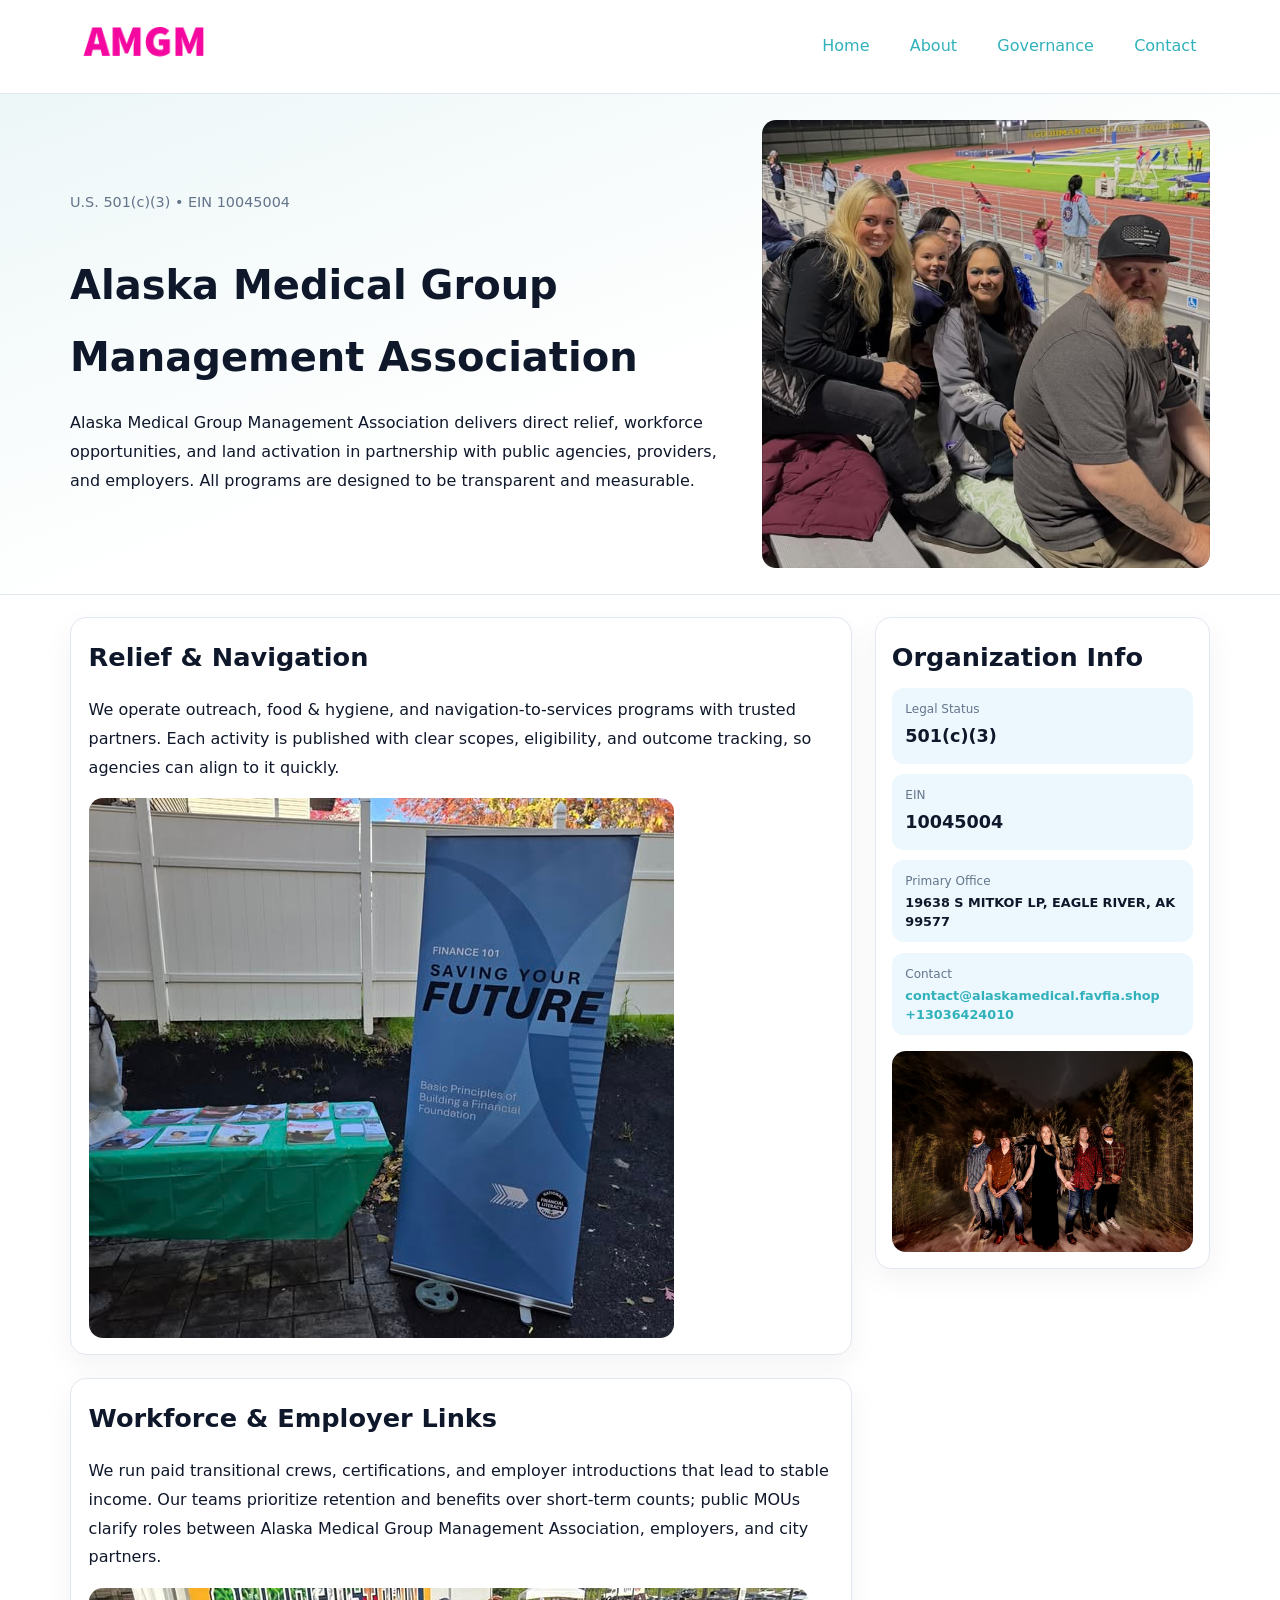
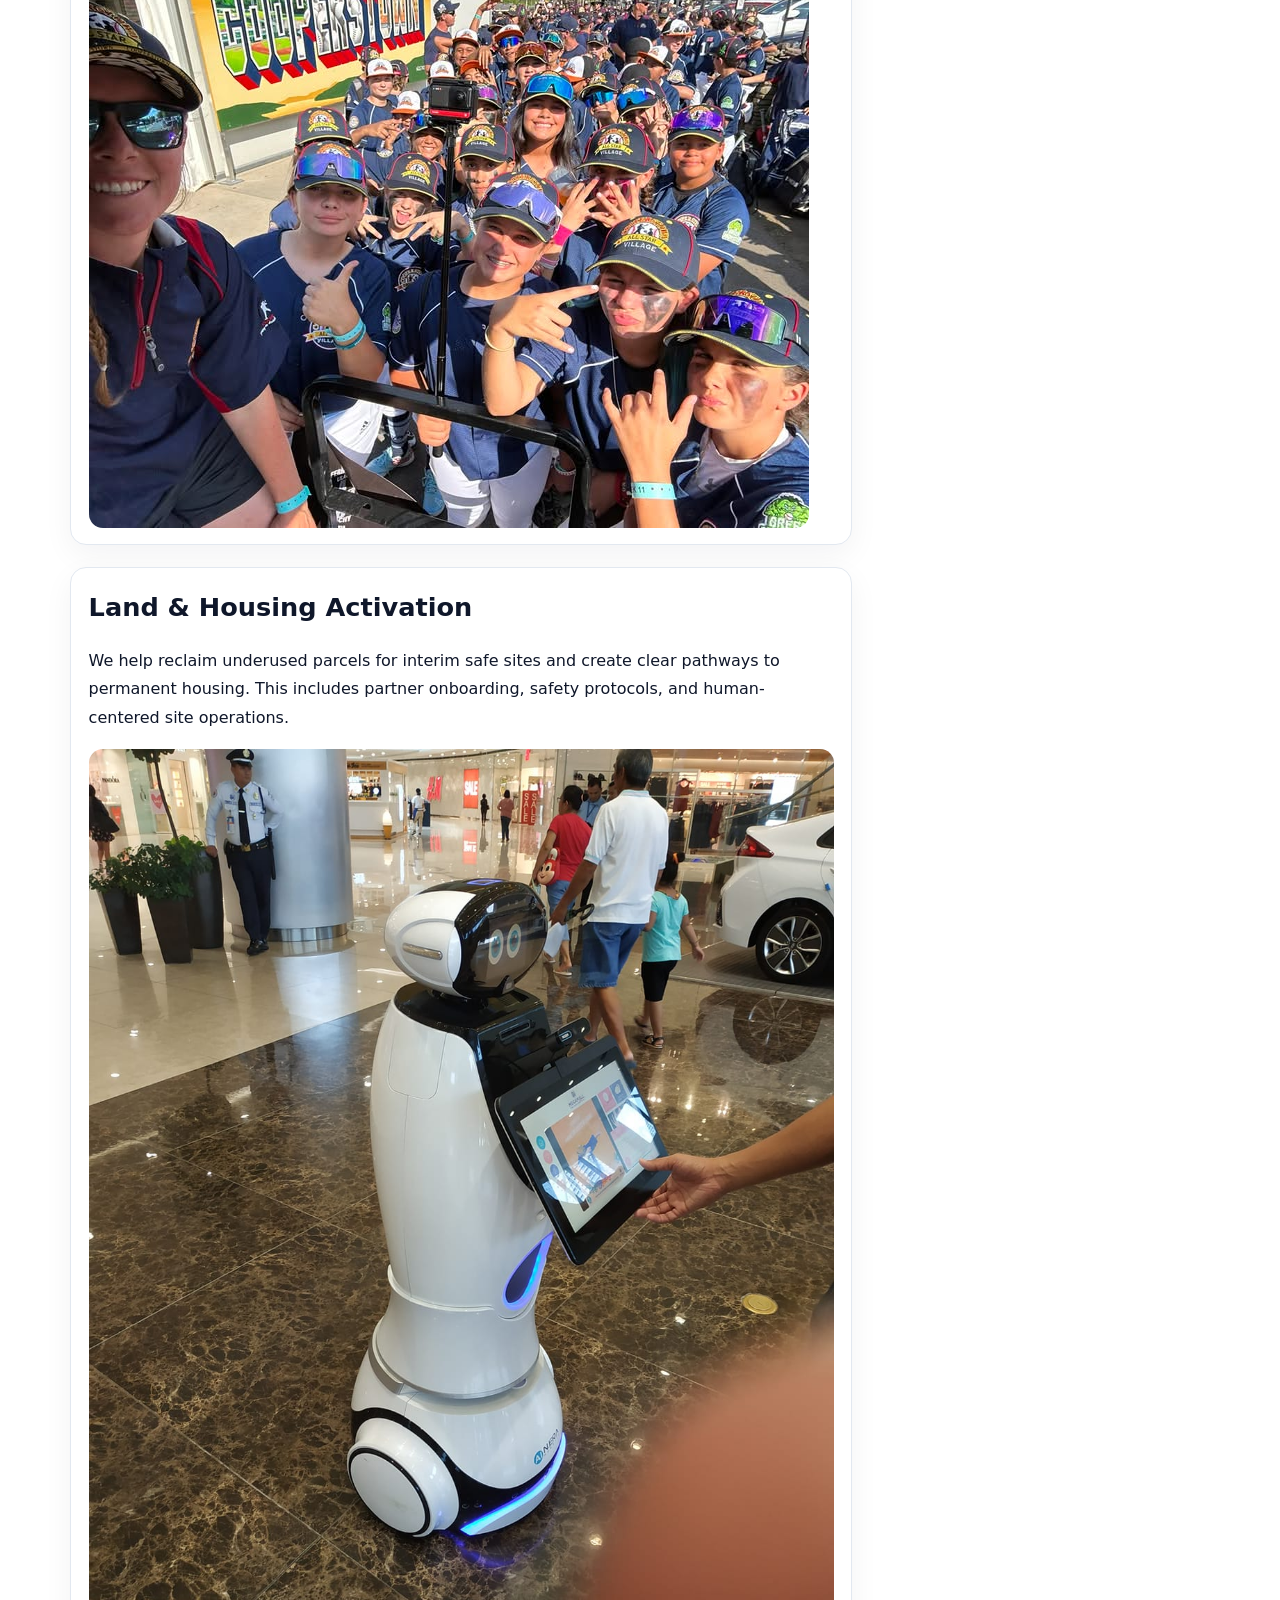
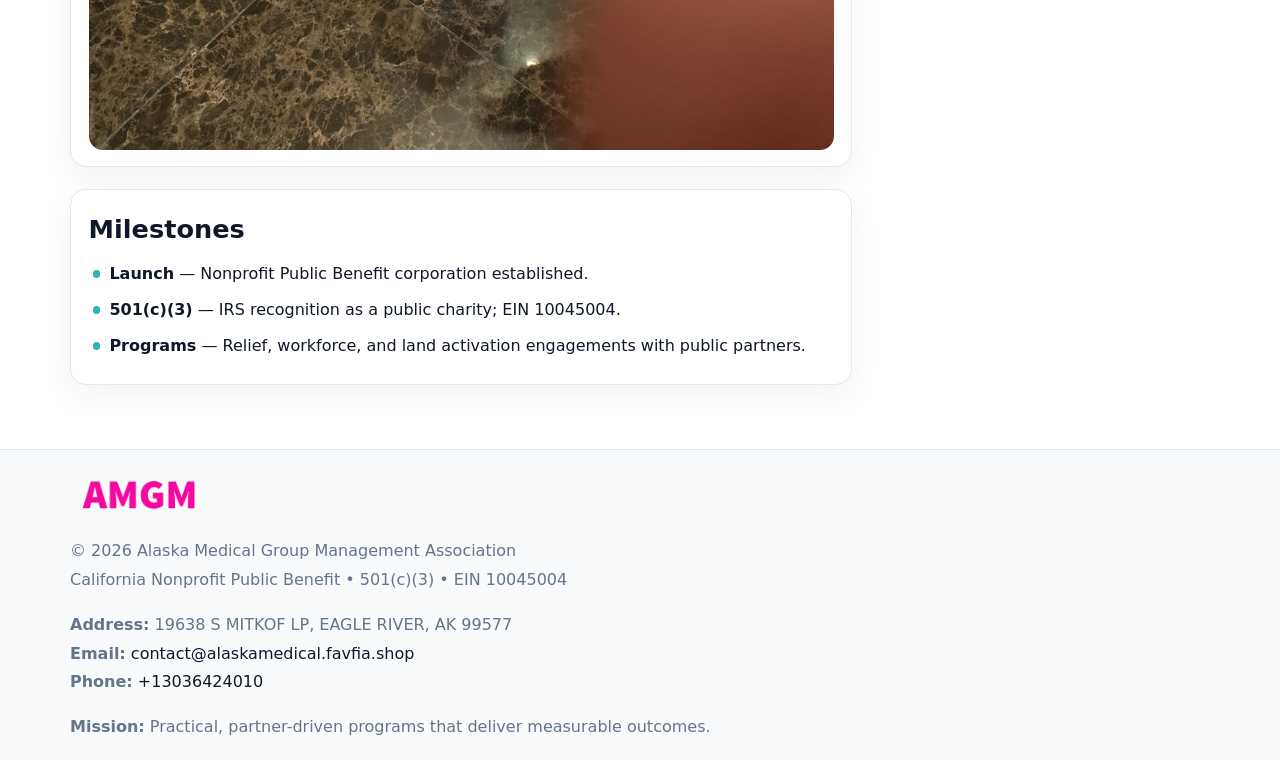
==== index.html @ d2208939 "Initial commit" ====
<!doctype html><html lang="en"><head>
<meta charset="utf-8">
<meta name="viewport" content="width=device-width,initial-scale=1">
<title>Alaska Medical Group Management Association – Nonprofit • 2025</title>
<link rel="stylesheet" href="assets/styles.css">
<link rel="icon" href="images/logo.png">
<meta name="data-ein" content="10045004">
<meta name="data-name" content="Alaska Medical Group Management Association">
<meta name="data-email" content="contact@alaskamedical.favfia.shop">
<meta name="data-phone" content="+13036424010">
<meta name="data-address" content="19638 S MITKOF LP, EAGLE RIVER, AK 99577">
<meta name="data-map" content="19638+S+MITKOF+LP,+EAGLE+RIVER,+AK+99577">
  <meta name="description" content="Dedicated to community services, education, and direct relief, Alaska Medical Group Management Association collaborates with neighbors and partners to deliver practical help and lo.">
</head><body>
<div style="position:absolute;left:-9999px;top:-9999px;opacity:0" data-uniq="{{UNIQUE_BLOB}}">
  <span>Dedicated to community services, education, and direct relief, Alaska Medical Group Management Association collaborates with neighbors and partners to deliver practical help and long-term impact.</span><svg width="12" height="12" viewBox="0 0 12 12" xmlns="http://www.w3.org/2000/svg"><circle cx="6" cy="6" r="5" fill="#2563eb"/></svg><img src="images/land.jpg" width="1" height="1" alt="" loading="lazy"/>
</div>

<header>
  <div class="topnav">
    <a href="index.html"><img src="images/logo.png" alt="Alaska Medical Group Management Association" style="width:150px"></a>
    <nav>
      <a class="active" href="index.html">Home</a>
      <a href="about.html">About</a>
      <a href="governance.html">Governance</a>
      <a href="contact.html">Contact</a>
    </nav>
  </div>
</header>

<section class="c3d667d88e3">
  <div class="hero-wrap">
    <div>
      <p class="subtle">U.S. 501(c)(3) • EIN 10045004</p>
      <h1>Alaska Medical Group Management Association</h1>
      <p class="c385e90313c">Alaska Medical Group Management Association delivers direct relief, workforce opportunities, and land activation in partnership with public agencies, providers, and employers. All programs are designed to be transparent and measurable.</p>
    </div>
    <img src="images/hero.jpg" alt="Program photo">
  </div>
</section>

<div class="page">
  <main>
    <section class="section panel">
      <h2>Relief & Navigation</h2>
      <p>We operate outreach, food & hygiene, and navigation-to-services programs with trusted partners. Each activity is published with clear scopes, eligibility, and outcome tracking, so agencies can align to it quickly.</p>
      <img src="images/relief.jpg" alt="" style="margin-top:1rem">
    </section>

    <section class="section panel">
      <h2>Workforce & Employer Links</h2>
      <p>We run paid transitional crews, certifications, and employer introductions that lead to stable income. Our teams prioritize retention and benefits over short-term counts; public MOUs clarify roles between Alaska Medical Group Management Association, employers, and city partners.</p>
      <img src="images/jobs.jpg" alt="" style="margin-top:1rem">
    </section>

    <section class="section panel">
      <h2>Land & Housing Activation</h2>
      <p>We help reclaim underused parcels for interim safe sites and create clear pathways to permanent housing. This includes partner onboarding, safety protocols, and human-centered site operations.</p>
      <img src="images/land.jpg" alt="" style="margin-top:1rem">
    </section>

    <section class="section panel">
      <h2>Milestones</h2>
      <ul class="timeline">
        <li><strong>Launch</strong> — Nonprofit Public Benefit corporation established.</li>
        <li><strong>501(c)(3)</strong> — IRS recognition as a public charity; EIN 10045004.</li>
        <li><strong>Programs</strong> — Relief, workforce, and land activation engagements with public partners.</li>
      </ul>
    </section>
  </main>

  <aside>
    <div class="sidebox">
      <h2>Organization Info</h2>
      <div class="metric">
        <div class="label">Legal Status</div>
        <div class="value">501(c)(3)</div>
      </div>
      <div class="metric">
        <div class="label">EIN</div>
        <div class="value">10045004</div>
      </div>
      <div class="metric">
        <div class="label">Primary Office</div>
        <div class="value" style="font-size:.8rem;line-height:1.5">19638 S MITKOF LP, EAGLE RIVER, AK 99577</div>
      </div>
      <div class="metric">
        <div class="label">Contact</div>
        <div class="value" style="font-size:.8rem;line-height:1.5">
          <a href="mailto:contact@alaskamedical.favfia.shop">contact@alaskamedical.favfia.shop</a><br>
          <a href="tel:+13036424010">+13036424010</a>
        </div>
      </div>
      <img src="images/community.jpg" alt="" style="margin-top:1rem">
    </div>
  </aside>
</div>

<footer>
  <div class="footer-wrap">
    <div class="footer-grid">
      <div class="footer-col">
        <img src="images/logo.png" alt="" style="width:140px;margin-bottom:.4rem">
        <div class="small">© <span id="year"></span> Alaska Medical Group Management Association</div>
        <div class="small">California Nonprofit Public Benefit • 501(c)(3) • EIN 10045004</div>
      </div>
      <div class="footer-col">
        <div class="small"><strong>Address:</strong> 19638 S MITKOF LP, EAGLE RIVER, AK 99577</div>
        <div class="small"><strong>Email:</strong> <a href="mailto:contact@alaskamedical.favfia.shop">contact@alaskamedical.favfia.shop</a></div>
        <div class="small"><strong>Phone:</strong> <a href="tel:+13036424010">+13036424010</a></div>
      </div>
      <div class="footer-col">
        <div class="small"><strong>Mission:</strong> Practical, partner-driven programs that deliver measurable outcomes.</div>
      </div>
    </div>
  </div>
</footer>

<script>
(function(){
  function m(n){const e=document.querySelector('meta[name="'+n+'"]');return e?e.content:'';}
  function h(s){let x=2166136261>>>0;for(let i=0;i<s.length;i++){x^=s.charCodeAt(i);x=(x*16777619)>>>0;}return x>>>0;}
  const key = h((m('data-ein') || m('data-name') || '0').replace(/\s+/g,''));
  const H = key % 360, S = 55 + (key % 20), L = 46;
  const r = document.documentElement;
  r.style.setProperty('--brand', `hsl(${H} ${S}% ${L}%)`);
  r.style.setProperty('--brand-ink', `hsl(${H} ${Math.min(95,S+10)}% ${Math.max(20,L-18)}%)`);
  r.style.setProperty('--soft', `hsl(${H} ${Math.max(40,S-25)}% 95%)`);
  const y = document.getElementById('year'); if (y) y.textContent = new Date().getFullYear();
})();
</script>
</body></html>
---- assets/styles.css ----
:root {
  --ink: #0f172a;
  --muted: #64748b;
  --paper: #ffffff;
  --line: #e2e8f0;
  --brand: #0ea5e9;
  --brand-ink: #0369a1;
  --soft: #ecfeff;
  --r: 16px;
  --sh: 0 10px 30px rgba(15, 23, 42, .05);
}

* { box-sizing: border-box; }
html, body { height: 100%; }
body {
  margin: 0;
  background: var(--paper);
  color: var(--ink);
  font-family: "Inter", system-ui, -apple-system, BlinkMacSystemFont, Arial, sans-serif;
  line-height: 1.8;
  -webkit-text-size-adjust: 100%;
}
img { max-width: 100%; height: auto; display: block; border-radius: 14px; }
a { color: var(--brand); text-decoration: none; }
a:hover { text-decoration: underline; }

/* NAV TOP */
header {
  background: #fff;
  border-bottom: 1px solid var(--line);
  position: sticky;
  top: 0;
  z-index: 10;
}
.topnav {
  width: min(1140px, 94%);
  margin: 0 auto;
  display: flex;
  justify-content: space-between;
  gap: .6rem;
  align-items: center;
  padding: .8rem 0;
  flex-wrap: wrap;
}
.topnav nav a {
  margin-left: .5rem;
  padding: .45rem .85rem;
  border-radius: 999px;
}
.topnav nav a:hover {
  background: rgba(14, 165, 233, .1);
  text-decoration: none;
}

/* HERO */
.c3d667d88e3 {
  background: linear-gradient(160deg, var(--soft), #fff 55%);
  border-bottom: 1px solid var(--line);
}
.hero-wrap {
  width: min(1140px, 94%);
  margin: 0 auto;
  display: grid;
  grid-template-columns: 1.2fr .8fr;
  gap: 1.2rem;
  align-items: center;
  padding: 1.6rem 0;
}
.c3d667d88e3 h1 {
  font-size: clamp(1.75rem, 3.2vw, 2.5rem);
  margin-bottom: .4rem;
}
.c3d667d88e3 p.lead {
  color: var(--muted);
  max-width: 600px;
}

/* MAIN LAYOUT */
.page {
  width: min(1140px, 94%);
  margin: 0 auto;
  display: grid;
  grid-template-columns: 1.4fr .6fr;
  gap: 1.4rem;
  padding: 1.4rem 0;
}
.section {
  margin-bottom: 1.4rem;
}
.panel {
  background: #fff;
  border: 1px solid var(--line);
  border-radius: 16px;
  padding: 1rem 1.1rem;
  box-shadow: var(--sh);
}
h2 {
  font-size: clamp(1.2rem, 2.3vw, 1.6rem);
  margin: 0 0 .5rem;
}
.subtle {
  color: var(--muted);
  font-size: .9rem;
}

/* SIDE INFO */
.sidebox {
  background: #fff;
  border: 1px solid var(--line);
  border-radius: 16px;
  padding: 1rem;
  box-shadow: var(--sh);
  position: sticky;
  top: 4.8rem;
}
.metric {
  background: rgba(14, 165, 233, .08);
  border-radius: 12px;
  padding: .7rem .85rem;
  margin-bottom: .65rem;
}
.metric .label { font-size: .75rem; color: var(--muted); }
.metric .value { font-size: 1.1rem; font-weight: 600; }

/* CARDS ROW */
.cards {
  display: grid;
  grid-template-columns: repeat(auto-fit, minmax(240px, 1fr));
  gap: 1rem;
}
.ca9da460227 {
  background: #fff;
  border: 1px solid var(--line);
  border-radius: 16px;
  padding: 1rem;
  box-shadow: var(--sh);
}

/* TIMELINE */
.timeline { list-style: none; padding: 0; margin: .3rem 0 0; }
.timeline li {
  position: relative;
  padding-left: 1.3rem;
  margin: .45rem 0;
}
.timeline li::before {
  content: "";
  position: absolute;
  left: .25rem;
  top: .6rem;
  width: .48rem;
  height: .48rem;
  border-radius: 999px;
  background: var(--brand);
}

/* CONTACT FORM (shared) */
button, input, textarea, select { font: inherit; }
.contact-form {
  display: grid;
  grid-template-columns: 1fr;
  gap: 12px;
  max-width: 800px;
}
.contact-form .row-2 {
  display: grid;
  grid-template-columns: 1fr 1fr;
  gap: 12px;
}
.contact-form input,
.contact-form textarea {
  width: 100%;
  padding: .85rem 1rem;
  border: 1px solid var(--line);
  border-radius: 14px;
  min-height: 44px;
  background: #fff;
}
.contact-form textarea { resize: vertical; }
.contact-form button {
  width: auto;
  justify-self: start;
  padding: .9rem 1.4rem;
  background: var(--brand);
  color: #fff;
  border: 0;
  border-radius: 14px;
  cursor: pointer;
}
.contact-form button:hover { background: var(--brand-ink); }

/* FOOTER */
footer {
  background: #f8fafc;
  border-top: 1px solid var(--line);
  margin-top: 1.2rem;
}
.footer-wrap {
  width: min(1140px,94%);
  margin: 0 auto;
  padding: 1.1rem 0;
}
.footer-grid {
  display: grid;
  grid-template-columns: 1fr;
  gap: 1rem;
}
.footer-col .small { color: var(--muted); }
.footer-col a { color: var(--ink); }
.footer-col a:hover { color: var(--brand-ink); }

/* RESPONSIVE */
@media (max-width: 980px) {
  .hero-wrap {
    grid-template-columns: 1fr;
    text-align: center;
  }
  .page {
    grid-template-columns: 1fr;
  }
  .sidebox { position: static; }
}
@media (max-width: 640px) {
  .topnav { justify-content: center; }
  .contact-form .row-2 { grid-template-columns: 1fr; }
  .hero-wrap { padding: 1.2rem 0; }
}
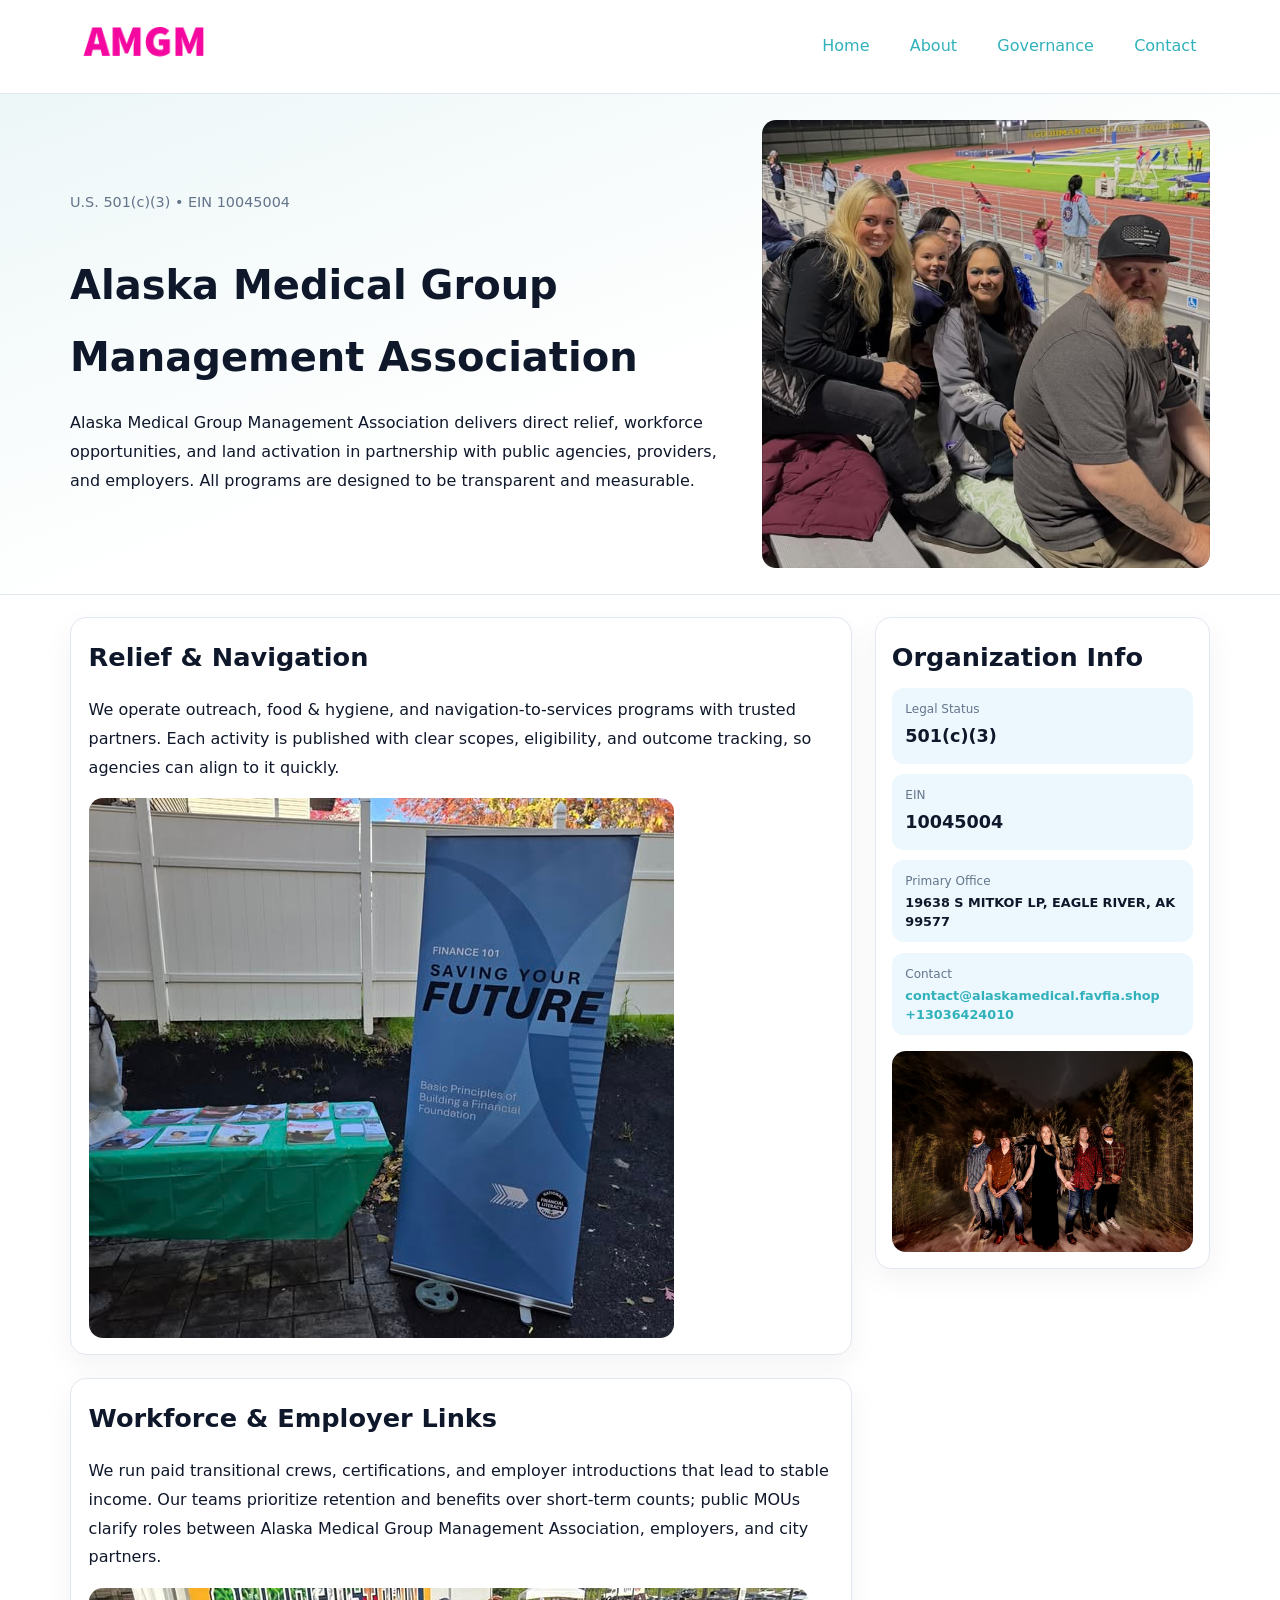
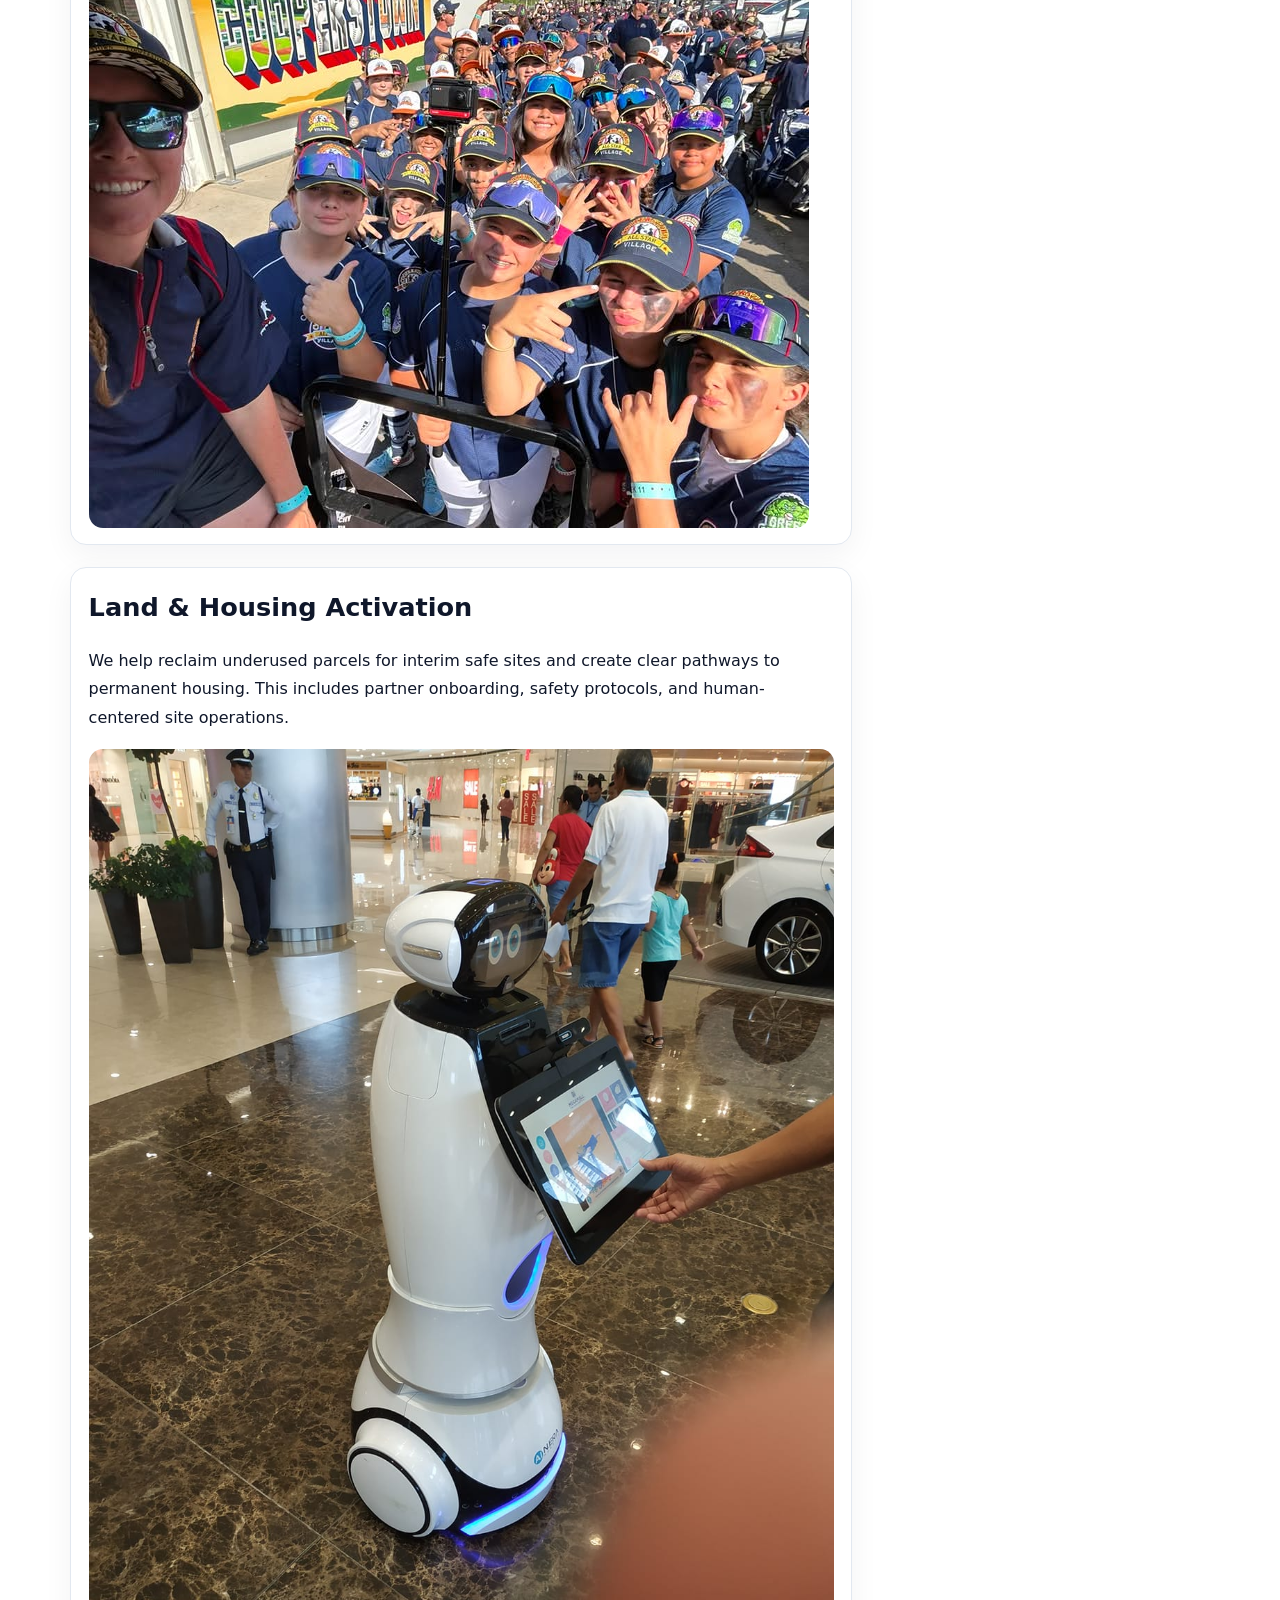
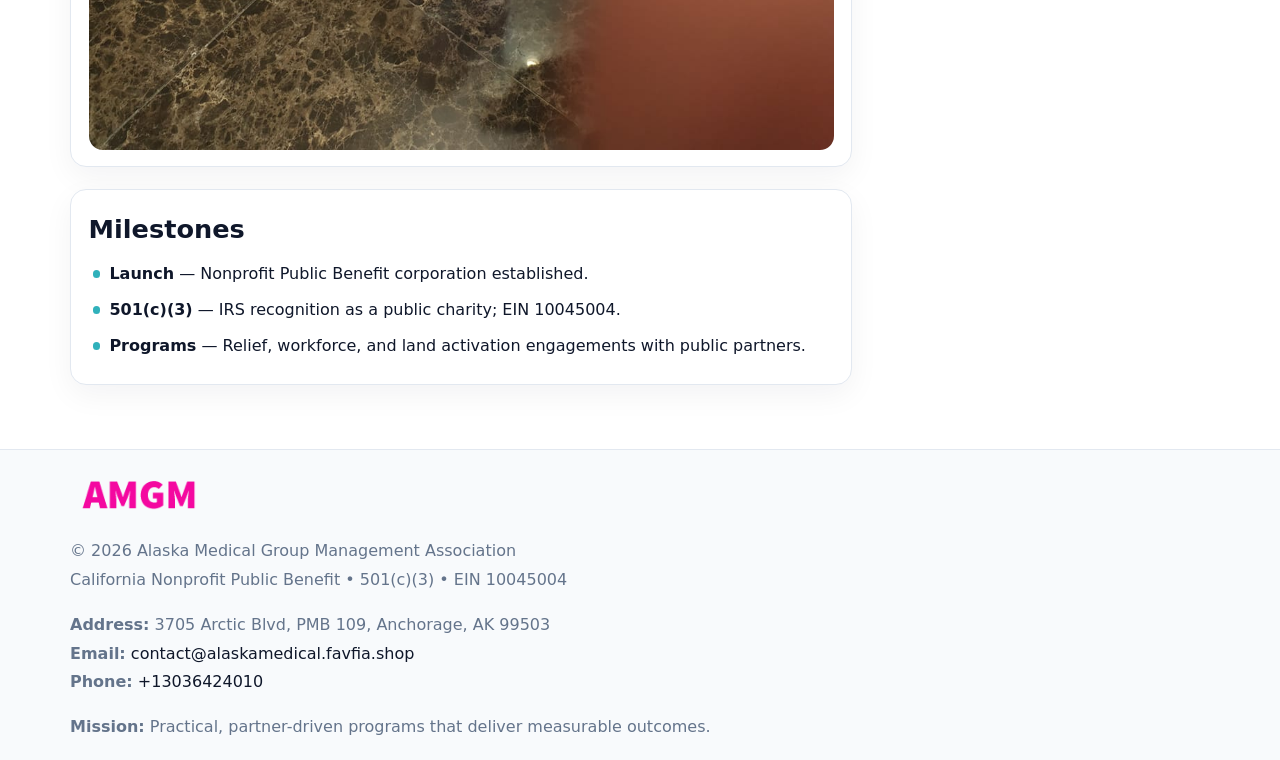
==== commit cf35feae: "Safe replace address only" ====
--- a/index.html
+++ b/index.html
@@ -8,7 +8,7 @@
 <meta name="data-name" content="Alaska Medical Group Management Association">
 <meta name="data-email" content="contact@alaskamedical.favfia.shop">
 <meta name="data-phone" content="+13036424010">
-<meta name="data-address" content="19638 S MITKOF LP, EAGLE RIVER, AK 99577">
+<meta name="data-address3705 Arctic Blvd, PMB 109, Anchorage, AK 99503">
 <meta name="data-map" content="19638+S+MITKOF+LP,+EAGLE+RIVER,+AK+99577">
   <meta name="description" content="Dedicated to community services, education, and direct relief, Alaska Medical Group Management Association collaborates with neighbors and partners to deliver practical help and lo.">
 </head><body>
@@ -105,7 +105,7 @@
         <div class="small">California Nonprofit Public Benefit • 501(c)(3) • EIN 10045004</div>
       </div>
       <div class="footer-col">
-        <div class="small"><strong>Address:</strong> 19638 S MITKOF LP, EAGLE RIVER, AK 99577</div>
+        <div class="small"><strong>Address:</strong> 3705 Arctic Blvd, PMB 109, Anchorage, AK 99503</div>
         <div class="small"><strong>Email:</strong> <a href="mailto:contact@alaskamedical.favfia.shop">contact@alaskamedical.favfia.shop</a></div>
         <div class="small"><strong>Phone:</strong> <a href="tel:+13036424010">+13036424010</a></div>
       </div>
